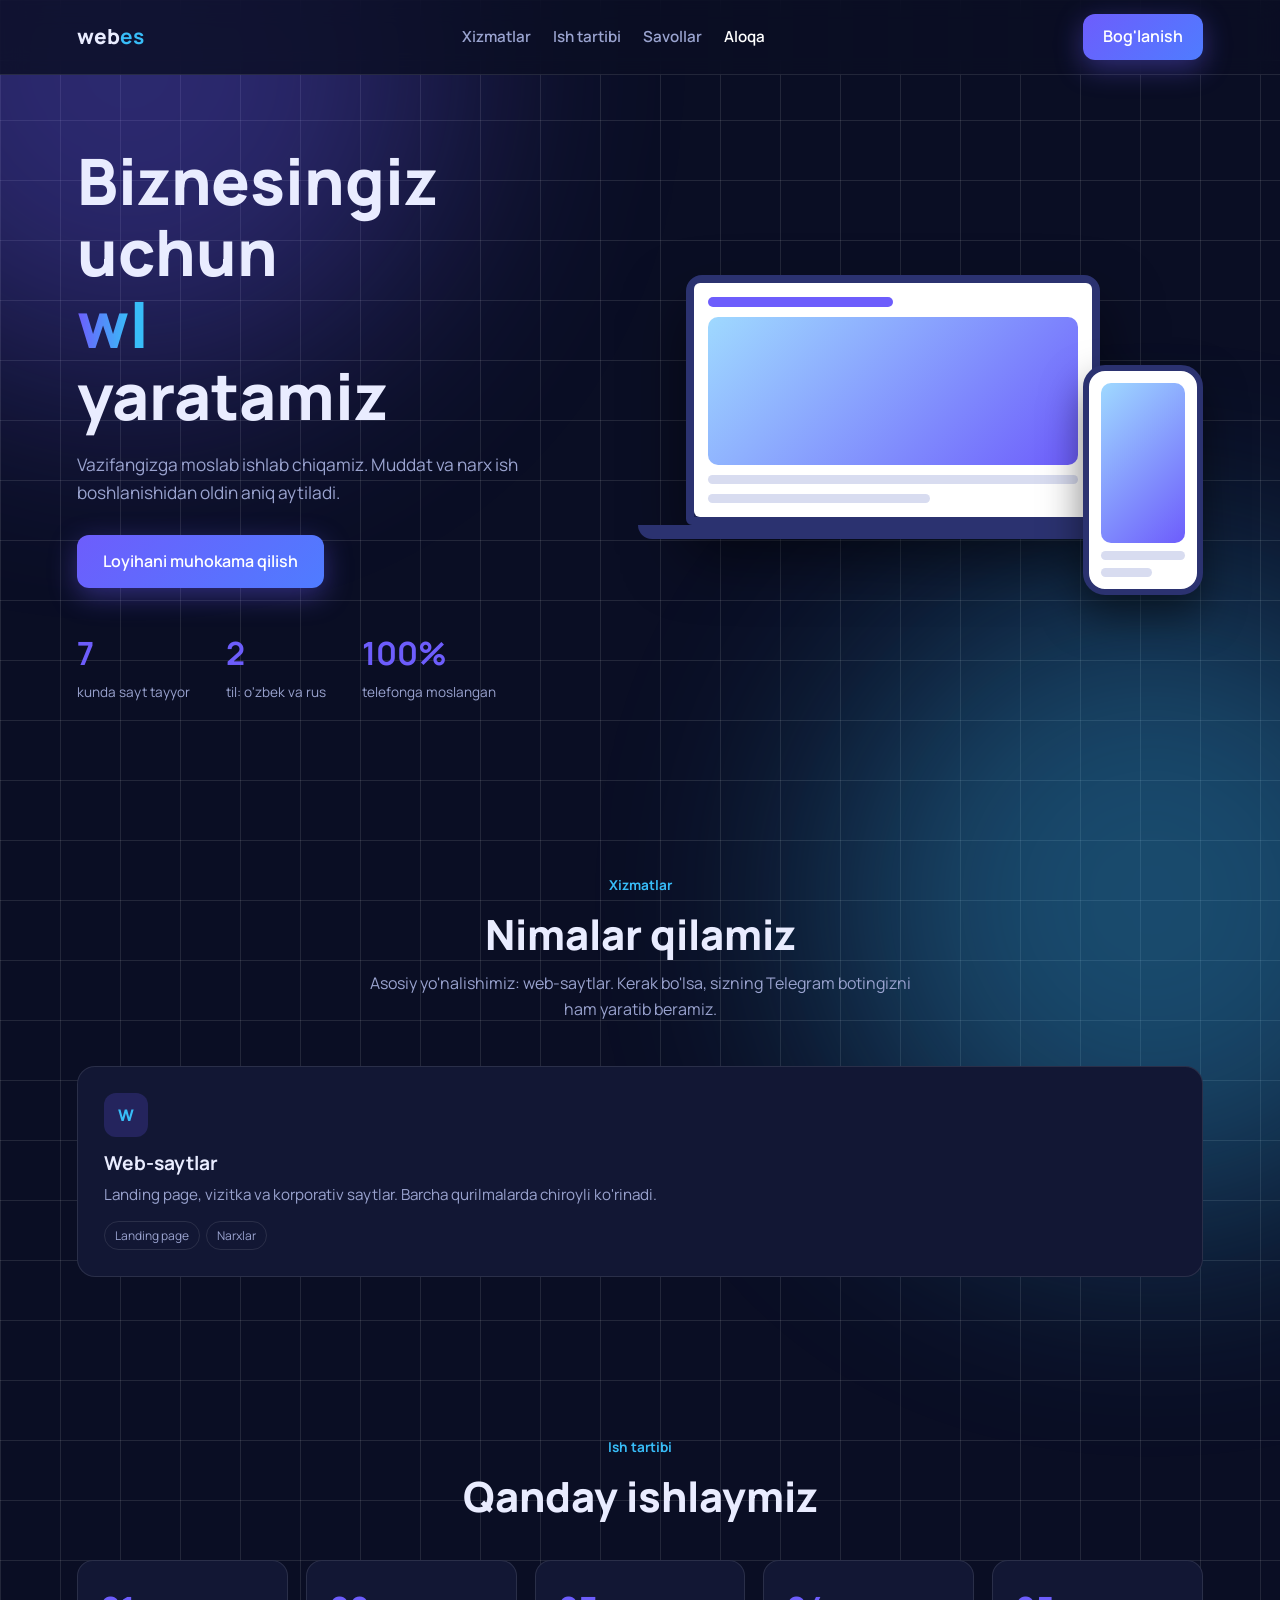
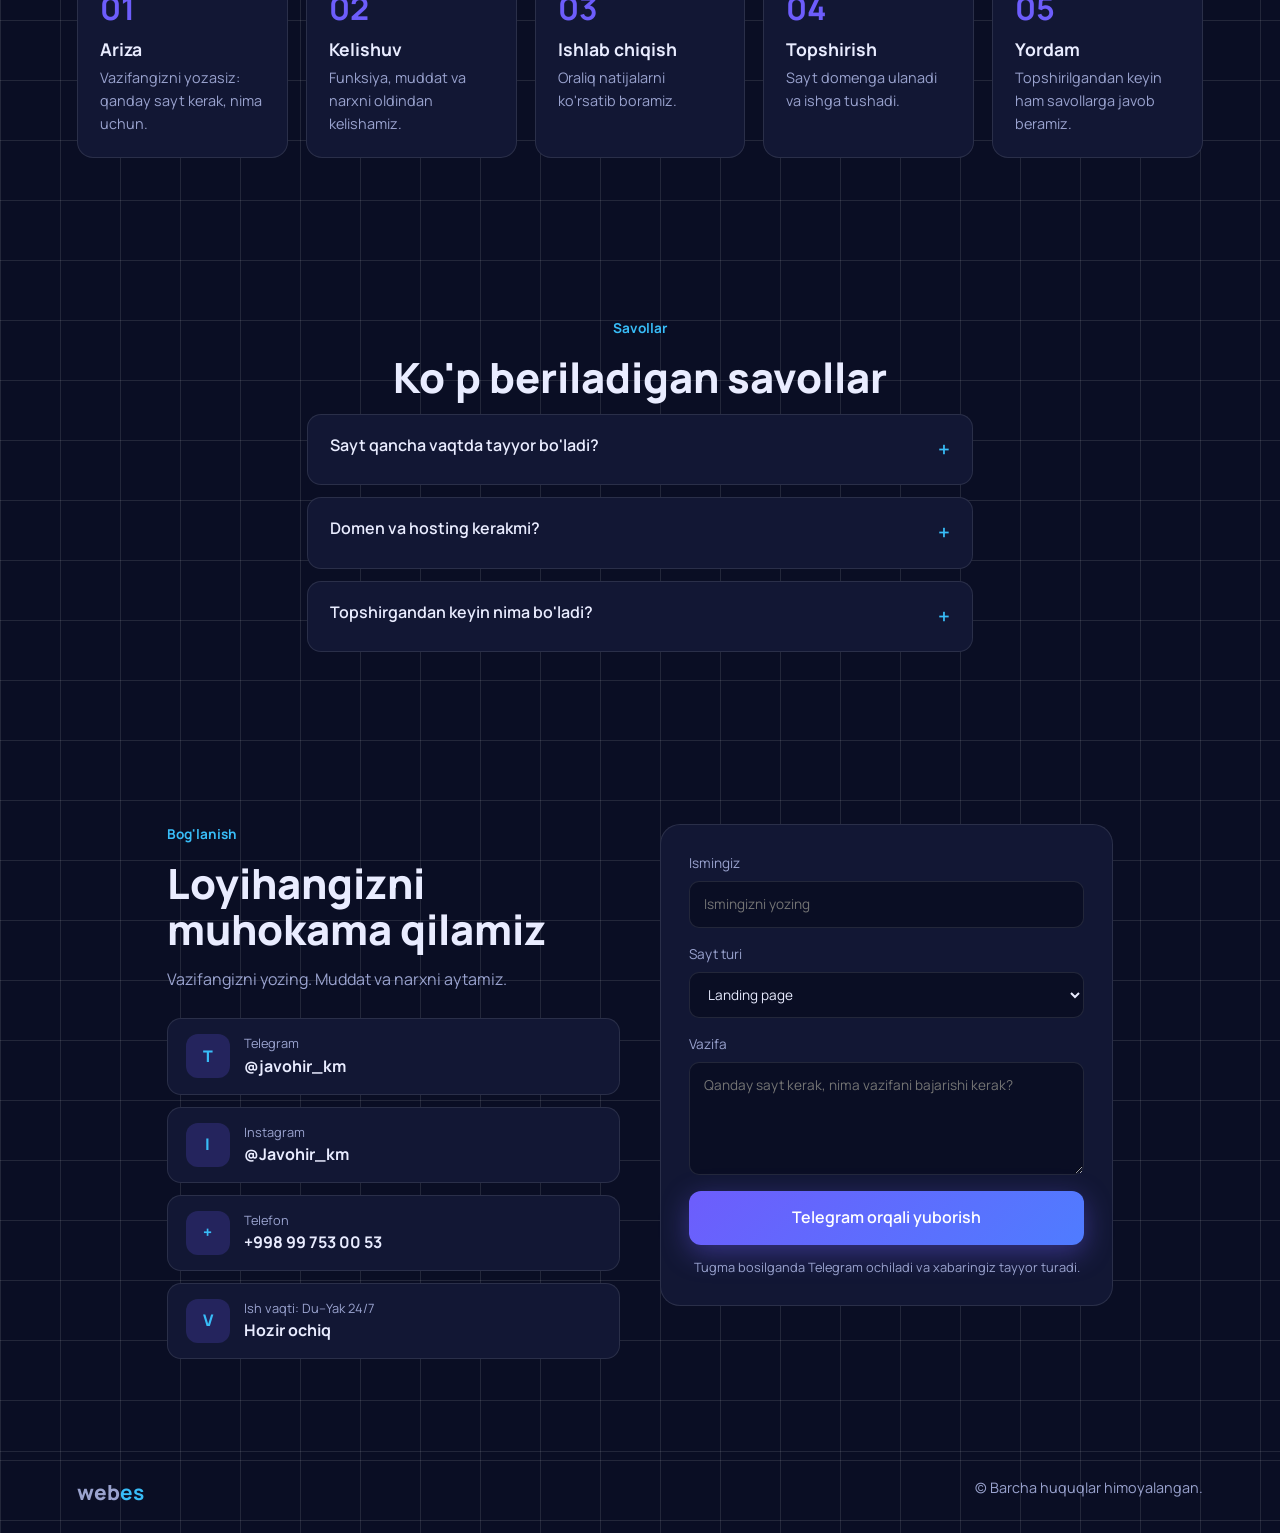
==== index.html @ 9c5bfa81 "Add files via upload" ====
<!DOCTYPE html>
<html lang="uz">
<head>
  <meta charset="UTF-8">
  <meta name="viewport" content="width=device-width, initial-scale=1">
  <title>Webes – web-sayt yaratamiz</title>
  <meta name="description" content="Biznesingiz uchun web-sayt yaratamiz.">
  <link rel="preconnect" href="https://fonts.googleapis.com">
  <link rel="preconnect" href="https://fonts.gstatic.com" crossorigin>
  <link href="https://fonts.googleapis.com/css2?family=Manrope:wght@400;600;800&display=swap" rel="stylesheet">
  <link rel="stylesheet" href="style.css">
</head>
<body>
  <div class="glow g1"></div><div class="glow g2"></div>

  <header class="nav">
    <a class="logo" href="#top">web<b>es</b></a>
    <nav id="menu">
      <a href="#xizmatlar">Xizmatlar</a>
      <a href="#ish">Ish tartibi</a>
      <a href="#savollar">Savollar</a>
      <a href="#aloqa">Aloqa</a>
    </nav>
    <a class="btn btn-main small" href="#aloqa">Bog'lanish</a>
  </header>

  <main id="top">
    <!-- Hero -->
    <section class="hero">
      <div>
        
        <h1>Biznesingiz uchun<br><span class="grad" id="typed"></span><span class="caret">|</span><br>yaratamiz</h1>
        <p class="lead">Vazifangizga moslab ishlab chiqamiz. Muddat va narx ish boshlanishidan oldin aniq aytiladi.</p>
        <div class="buttons">
          <a class="btn btn-main" href="#aloqa">Loyihani muhokama qilish</a>
        
        </div>
        <div class="stats">
          <div><b>7</b><span>kunda sayt tayyor</span></div>
          <div><b>2</b><span>til: o'zbek va rus</span></div>
          <div><b>100%</b><span>telefonga moslangan</span></div>
        </div>
      </div>

      <div class="devices" aria-hidden="true">
        <div class="laptop">
          <div class="screen"><i class="s-bar"></i><i class="s-hero"></i><i class="s-l"></i><i class="s-l short"></i></div>
        </div>
        <div class="phone"><i class="s-hero"></i><i class="s-l"></i><i class="s-l short"></i></div>
      </div>
    </section>

    <!-- Xizmatlar -->
    <section class="block" id="xizmatlar">
      <p class="tag center">Xizmatlar</p>
      <h2>Nimalar qilamiz</h2>
      <p class="sub">Asosiy yo'nalishimiz: web-saytlar. Kerak bo'lsa, sizning Telegram botingizni ham yaratib beramiz.</p>
      <div class="cards">
        <article class="card"><span class="ic">W</span><h3>Web-saytlar</h3><p>Landing page, vizitka va korporativ saytlar. Barcha qurilmalarda chiroyli ko'rinadi.</p><div class="chips"><em>Landing page</em><em>Narxlar</em></div></article>
        
    </section>

    <!-- Loyihalar -->
    <!-- <section class="block" id="loyihalar">
      <p class="tag center">Loyihalar</p>
      <h2>Qilingan ishlar</h2>
      <div class="project">
        <div>
          <div class="switch">
            <button class="sw active" data-mode="pc">Kompyuter</button>
            <button class="sw" data-mode="phone">Telefon</button>
          </div>
          <div class="stage">
            <div class="browser" id="browser">
              <div class="b-bar"><i></i><i></i><i></i><span>namuna.uz</span></div>
              <div class="b-body"><i class="s-hero"></i><i class="s-l"></i><i class="s-l short"></i><i class="s-btn"></i></div>
            </div>
          </div>
        </div>
        <div class="p-info">
          <span class="pill">Ishlab turibdi</span>
          <h3>namuna.uz</h3>
          <p>Bu yerga loyihangiz tavsifini yozing: u nima uchun yaratilgan va mijozga nima beradi.</p>
          <ul class="ticks">
            <li>Telefon va kompyuterda bir xil qulay</li>
            <li>Telegram orqali tez aloqa</li>
            <li>Admin panel orqali yangilash</li>
          </ul>
          <a class="btn btn-dark" href="#">Saytni ochish</a>
        </div>
      </div>
    </section> -->

    <!-- Ish tartibi -->
    <section class="block" id="ish">
      <p class="tag center">Ish tartibi</p>
      <h2>Qanday ishlaymiz</h2>
      <div class="steps">
        <div><b>01</b><h3>Ariza</h3><p>Vazifangizni yozasiz: qanday sayt kerak, nima uchun.</p></div>
        <div><b>02</b><h3>Kelishuv</h3><p>Funksiya, muddat va narxni oldindan kelishamiz.</p></div>
        <div><b>03</b><h3>Ishlab chiqish</h3><p>Oraliq natijalarni ko'rsatib boramiz.</p></div>
        <div><b>04</b><h3>Topshirish</h3><p>Sayt domenga ulanadi va ishga tushadi.</p></div>
        <div><b>05</b><h3>Yordam</h3><p>Topshirilgandan keyin ham savollarga javob beramiz.</p></div>
      </div>
    </section>

    <!-- Savollar -->
    <section class="block narrow" id="savollar">
      <p class="tag center">Savollar</p>
      <h2>Ko'p beriladigan savollar</h2>
      <details><summary>Sayt qancha vaqtda tayyor bo'ladi?</summary><p>1-2kun ichida saytingiz tayyor bo'ladi va ishlaydi.</p></details>
      <details><summary>Domen va hosting kerakmi?</summary><p>Ha, sayt internetda ochilishi uchun kerak. siz tanlaysiz biz tayyorlaymiz.</p></details>
      <details><summary>Topshirgandan keyin nima bo'ladi?</summary><p>Xatolar bo'lsa tuzatamiz, savollaringizga javob beramiz.</p></details>
    </section>

    <!-- Aloqa -->
    <section class="block contact" id="aloqa">
      <div>
        <p class="tag">Bog'lanish</p>
        <h2>Loyihangizni muhokama qilamiz</h2>
        <p class="sub left">Vazifangizni yozing. Muddat va narxni aytamiz.</p>
        <a class="info" href="https://t.me/javohir_km" target="_blank" rel="noopener"><span class="ic">T</span><div><small>Telegram</small><b>@javohir_km</b></div></a>
        <a class="info" href="https://instagram.com/javohirkm" target="_blank" rel="noopener"><span class="ic">I</span><div><small>Instagram</small><b>@Javohir_km</b></div></a>
        <a class="info" href="tel:+998997530053"><span class="ic">+</span><div><small>Telefon</small><b>+998 99 753 00 53</b></div></a>
        <div class="info"><span class="ic">V</span><div><small>Ish vaqti: Du–Yak 24/7</small><b>Hozir ochiq</b></div></div>
      </div>

      <div class="form">
        <label>Ismingiz<input id="fName" type="text" placeholder="Ismingizni yozing"></label>
        <label>Sayt turi
          <select id="fType"><option>Landing page</option></select>
        </label>
        <label>Vazifa<textarea id="fTask" rows="4" placeholder="Qanday sayt kerak, nima vazifani bajarishi kerak?"></textarea></label>
        <button class="btn btn-main" id="send" type="button">Telegram orqali yuborish</button>
        <p class="note">Tugma bosilganda Telegram ochiladi va xabaringiz tayyor turadi.</p>
      </div>
    </section>
  </main>

  <footer><span class="logo">web<b>es</b></span><span>© <span id="year"></span> Barcha huquqlar himoyalangan.</span></footer>
  <button class="up" id="up" aria-label="Tepaga">↑</button>

  <script src="script.js"></script>
</body>
</html>
---- style.css ----
/* Ranglar shu yerdan o'zgaradi */
:root {
  --bg: #0a0e24;
  --panel: #121734;
  --line: rgba(255,255,255,.1);
  --text: #e9ecff;
  --muted: #9aa3cf;
  --a1: #6d5dfc;
  --a2: #38bdf8;
}
* { box-sizing: border-box; margin: 0; padding: 0; }
html { scroll-behavior: smooth; scroll-padding-top: 80px; }
body {
  font-family: "Manrope", Arial, sans-serif; background: var(--bg); color: var(--text); line-height: 1.6;
  background-image: linear-gradient(var(--line) 1px, transparent 1px), linear-gradient(90deg, var(--line) 1px, transparent 1px);
  background-size: 60px 60px; overflow-x: hidden;
}
a { color: inherit; text-decoration: none; }

/* Burchakdagi yorug'lik */
.glow { position: fixed; width: 50vw; height: 50vw; border-radius: 50%; filter: blur(120px); opacity: .35; z-index: -1; pointer-events: none; }
.g1 { background: var(--a1); top: -20vw; left: -15vw; animation: pulse 12s ease-in-out infinite; }
.g2 { background: var(--a2); bottom: -25vw; right: -15vw; animation: pulse 15s ease-in-out -5s infinite; }
@keyframes pulse { 50% { transform: scale(1.25) translate(4vw, 3vw); opacity: .2; } }

/* Menyu */
.nav { position: sticky; top: 0; z-index: 10; display: flex; align-items: center; justify-content: space-between; gap: 20px; padding: 14px 6vw; background: rgba(10,14,36,.8); backdrop-filter: blur(12px); border-bottom: 1px solid var(--line); }
.logo { font-weight: 800; font-size: 1.3rem; }
.logo b { color: var(--a2); }
#menu { display: flex; gap: 22px; }
#menu a { color: var(--muted); font-weight: 600; font-size: .95rem; }
#menu a:hover, #menu a.on { color: #fff; }

.btn { display: inline-block; padding: 14px 26px; border-radius: 12px; font: inherit; font-weight: 600; border: 1px solid var(--line); cursor: pointer; transition: transform .2s, box-shadow .2s; }
.btn:hover { transform: translateY(-2px); }
.btn:focus-visible, .sw:focus-visible { outline: 3px solid var(--a2); outline-offset: 3px; }
.btn-main { background: linear-gradient(135deg, var(--a1), #4f7cff); color: #fff; border: 0; box-shadow: 0 8px 28px rgba(109,93,252,.4); }
.btn-dark { background: var(--panel); color: var(--text); }
.small { padding: 10px 20px; }

.tag { color: var(--a2); font-weight: 700; font-size: .85rem; margin-bottom: 14px; }
.center { text-align: center; }
h1, h2, h3 { line-height: 1.12; }
.grad { background: linear-gradient(90deg, var(--a1), var(--a2)); -webkit-background-clip: text; background-clip: text; color: transparent; }
.caret { color: var(--a2); animation: blink 1s steps(2) infinite; }
@keyframes blink { 50% { opacity: 0; } }

/* Hero */
.hero { display: grid; grid-template-columns: 1.1fr 1fr; gap: 40px; align-items: center; padding: 70px 6vw 90px; }
.hero h1 { font-size: clamp(2.2rem, 5.2vw, 4rem); font-weight: 800; margin-bottom: 20px; }
.lead { color: var(--muted); max-width: 480px; margin-bottom: 28px; font-size: 1.08rem; }
.buttons { display: flex; gap: 12px; flex-wrap: wrap; margin-bottom: 40px; }
.stats { display: flex; gap: 36px; flex-wrap: wrap; }
.stats b { display: block; font-size: 2rem; color: var(--a1); }
.stats span { color: var(--muted); font-size: .85rem; }

/* Hero rasmi: noutbuk va telefon (CSS bilan) */
.devices { position: relative; height: 340px; animation: float 7s ease-in-out infinite; }
@keyframes float { 50% { transform: translateY(-14px); } }
.laptop { position: absolute; left: 0; top: 20px; width: 80%; height: 250px; background: #1b2150; border: 8px solid #2b3270; border-radius: 16px 16px 6px 6px; box-shadow: 0 30px 60px rgba(0,0,0,.5); }
.laptop::after { content: ""; position: absolute; left: -14%; right: -14%; bottom: -22px; height: 14px; background: #2b3270; border-radius: 0 0 20px 20px; }
.screen { height: 100%; padding: 14px; display: flex; flex-direction: column; gap: 10px; background: #fff; border-radius: 6px; }
.phone { position: absolute; right: 0; bottom: 0; width: 120px; height: 230px; padding: 12px; display: flex; flex-direction: column; gap: 8px; background: #fff; border: 6px solid #2b3270; border-radius: 22px; box-shadow: 0 20px 40px rgba(0,0,0,.5); }
.s-bar { height: 10px; width: 50%; background: var(--a1); border-radius: 6px; }
.s-hero { flex: 1; min-height: 40px; border-radius: 10px; background: linear-gradient(135deg, #9fd9ff, var(--a1)); }
.s-l { height: 9px; border-radius: 6px; background: #d8dcf0; }
.s-l.short { width: 60%; }
.s-btn { height: 26px; width: 110px; border-radius: 8px; background: var(--a1); }

/* Bo'limlar */
.block { padding: 80px 6vw; }
.block h2 { text-align: center; font-size: clamp(1.8rem, 4vw, 2.6rem); font-weight: 800; margin-bottom: 14px; }
.narrow { max-width: 820px; margin: 0 auto; }
.sub { text-align: center; color: var(--muted); max-width: 560px; margin: 0 auto 44px; }
.sub.left { text-align: left; margin: 0 0 26px; }

.cards { display: grid; grid-template-columns: repeat(auto-fit, minmax(230px, 1fr)); gap: 20px; }
.card { padding: 26px; background: var(--panel); border: 1px solid var(--line); border-radius: 18px; transition: transform .3s, border-color .3s; }
.card:hover { transform: translateY(-6px); border-color: var(--a1); }
.ic { display: inline-grid; place-items: center; width: 44px; height: 44px; border-radius: 12px; background: rgba(109,93,252,.2); color: var(--a2); font-weight: 800; margin-bottom: 16px; }
.card h3 { font-size: 1.2rem; margin-bottom: 8px; }
.card p { color: var(--muted); font-size: .95rem; margin-bottom: 14px; }
.chips { display: flex; flex-wrap: wrap; gap: 6px; }
.chips em { font-style: normal; font-size: .75rem; padding: 4px 10px; border: 1px solid var(--line); border-radius: 20px; color: var(--muted); }

/* Loyiha namunasi */
.project { display: grid; grid-template-columns: 1.3fr 1fr; gap: 36px; align-items: center; padding: 30px; background: var(--panel); border: 1px solid var(--line); border-radius: 22px; }
.switch { display: inline-flex; padding: 4px; background: var(--bg); border-radius: 12px; margin-bottom: 16px; }
.sw { font: inherit; font-weight: 600; padding: 8px 18px; border: 0; border-radius: 9px; background: transparent; color: var(--muted); cursor: pointer; }
.sw.active { background: linear-gradient(135deg, var(--a1), #4f7cff); color: #fff; }
.stage { display: flex; justify-content: center; }
.browser { width: 100%; background: #fff; border-radius: 12px; overflow: hidden; transition: width .5s ease; }
.browser.phone-mode { width: 190px; }
.b-bar { display: flex; align-items: center; gap: 6px; padding: 9px 12px; background: #e4e7f5; color: #555b82; font-size: .75rem; }
.b-bar i { width: 9px; height: 9px; border-radius: 50%; background: #aab0d4; }
.b-bar span { margin-left: 8px; }
.b-body { padding: 16px; display: flex; flex-direction: column; gap: 10px; height: 230px; transition: height .5s; }
.phone-mode .b-body { height: 340px; }
.pill { display: inline-block; padding: 4px 12px; border-radius: 20px; background: rgba(56,189,248,.15); color: var(--a2); font-size: .8rem; font-weight: 600; margin-bottom: 12px; }
.p-info h3 { font-size: 1.8rem; margin-bottom: 10px; }
.p-info p { color: var(--muted); margin-bottom: 16px; }
.ticks { list-style: none; margin-bottom: 22px; }
.ticks li { padding: 5px 0 5px 28px; position: relative; }
.ticks li::before { content: "✓"; position: absolute; left: 0; color: var(--a2); font-weight: 800; }

/* Ish tartibi */
.steps { display: grid; grid-template-columns: repeat(auto-fit, minmax(170px, 1fr)); gap: 18px; margin-top: 40px; }
.steps div { padding: 22px; background: var(--panel); border: 1px solid var(--line); border-radius: 16px; }
.steps b { font-size: 2rem; color: var(--a1); }
.steps h3 { margin: 6px 0; font-size: 1.1rem; }
.steps p { color: var(--muted); font-size: .9rem; }

/* Savollar */
details { background: var(--panel); border: 1px solid var(--line); border-radius: 14px; margin-bottom: 12px; }
summary { list-style: none; padding: 18px 22px; font-weight: 600; cursor: pointer; display: flex; justify-content: space-between; }
summary::-webkit-details-marker { display: none; }
summary::after { content: "+"; color: var(--a2); font-size: 1.3rem; transition: transform .3s; }
details[open] summary::after { transform: rotate(45deg); }
details p { padding: 0 22px 18px; color: var(--muted); }

/* Aloqa */
.contact { display: grid; grid-template-columns: 1fr 1fr; gap: 40px; max-width: 1100px; margin: 0 auto; }
.contact h2 { text-align: left; }
.info { display: flex; align-items: center; gap: 14px; padding: 14px 18px; margin-bottom: 12px; background: var(--panel); border: 1px solid var(--line); border-radius: 14px; }
.info .ic { margin: 0; }
.info small { display: block; color: var(--muted); font-size: .8rem; }
.form { padding: 28px; background: var(--panel); border: 1px solid var(--line); border-radius: 20px; align-self: start; }
label { display: block; color: var(--muted); font-size: .85rem; margin-bottom: 16px; }
input, select, textarea { display: block; width: 100%; margin-top: 6px; padding: 12px 14px; font: inherit; color: var(--text); background: var(--bg); border: 1px solid var(--line); border-radius: 10px; }
input:focus, select:focus, textarea:focus { outline: none; border-color: var(--a1); }
.form .btn { width: 100%; }
.note { color: var(--muted); font-size: .8rem; margin-top: 12px; text-align: center; }

footer { display: flex; justify-content: space-between; flex-wrap: wrap; gap: 10px; padding: 24px 6vw; border-top: 1px solid var(--line); color: var(--muted); font-size: .9rem; }
.up { position: fixed; right: 22px; bottom: 22px; width: 46px; height: 46px; border-radius: 50%; border: 0; background: var(--a1); color: #fff; font-size: 1.2rem; cursor: pointer; opacity: 0; pointer-events: none; transition: opacity .3s; box-shadow: 0 8px 24px rgba(109,93,252,.5); }
.up.show { opacity: 1; pointer-events: auto; }

@media (max-width: 860px) {
  #menu { display: none; }
  .hero, .project, .contact { grid-template-columns: 1fr; }
  .devices { height: 300px; }
}
@media (prefers-reduced-motion: reduce) {
  *, *::before, *::after { animation: none !important; transition: none !important; }
  html { scroll-behavior: auto; }
}
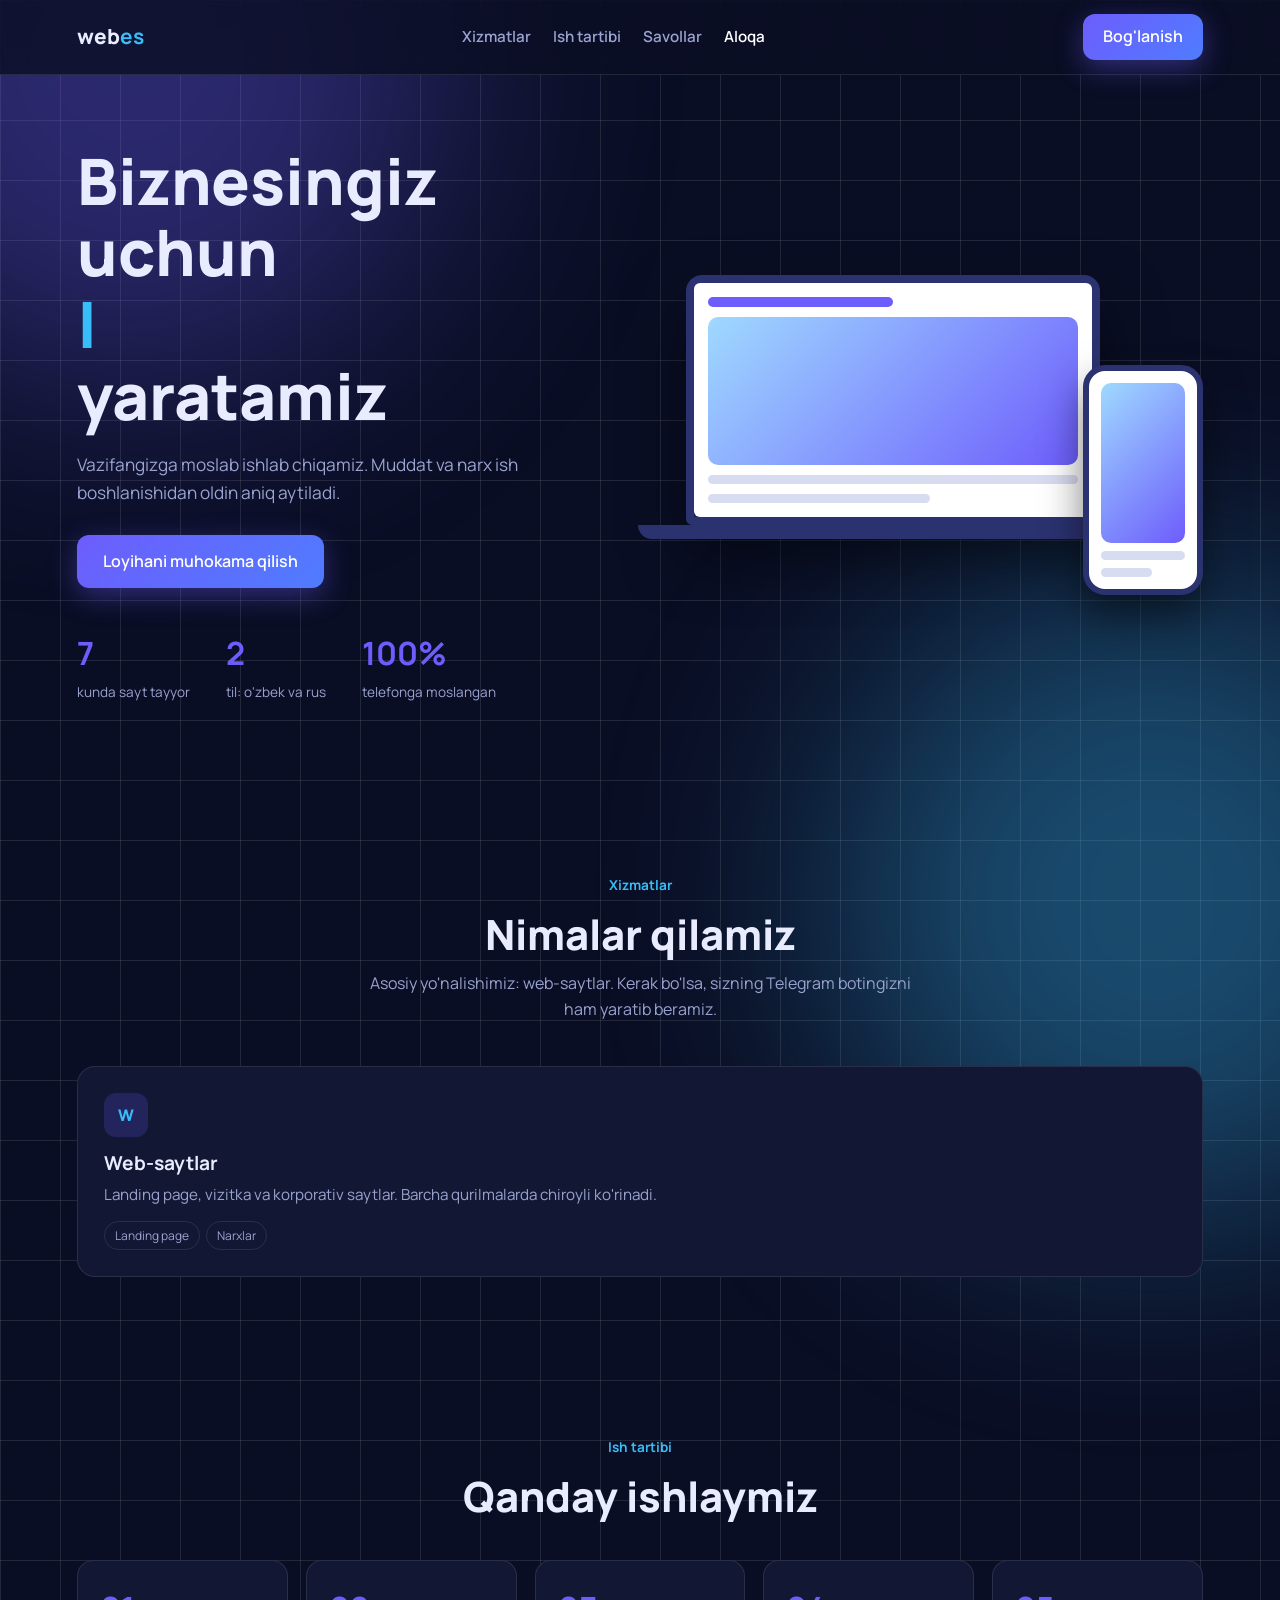
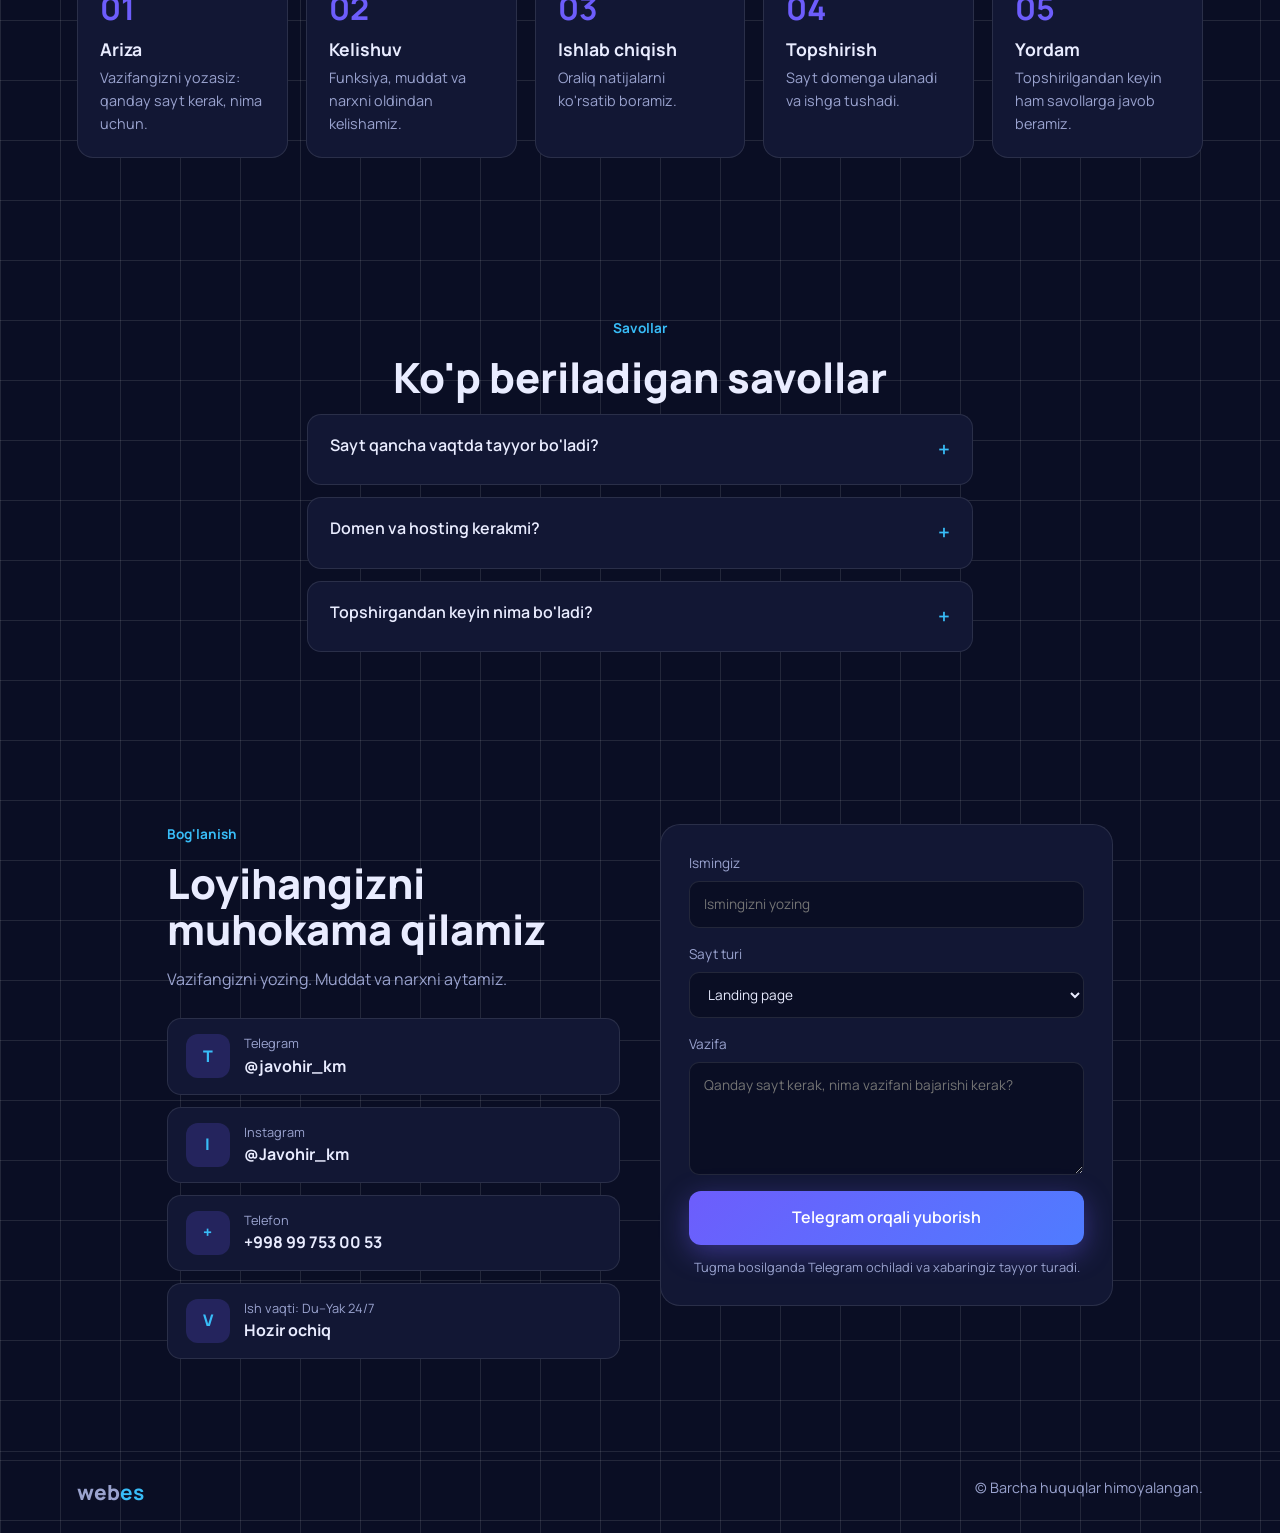
==== commit 79d7b5a3: "Update index.html" ====
--- a/index.html
+++ b/index.html
@@ -5,6 +5,9 @@
   <meta name="viewport" content="width=device-width, initial-scale=1">
   <title>Webes – web-sayt yaratamiz</title>
   <meta name="description" content="Biznesingiz uchun web-sayt yaratamiz.">
+  <link rel="icon" href="favicon.ico" sizes="any">
+<link rel="icon" href="favicon.png" type="image/png">
+<link rel="apple-touch-icon" href="apple-touch-icon.png">
   <link rel="preconnect" href="https://fonts.googleapis.com">
   <link rel="preconnect" href="https://fonts.gstatic.com" crossorigin>
   <link href="https://fonts.googleapis.com/css2?family=Manrope:wght@400;600;800&display=swap" rel="stylesheet">
